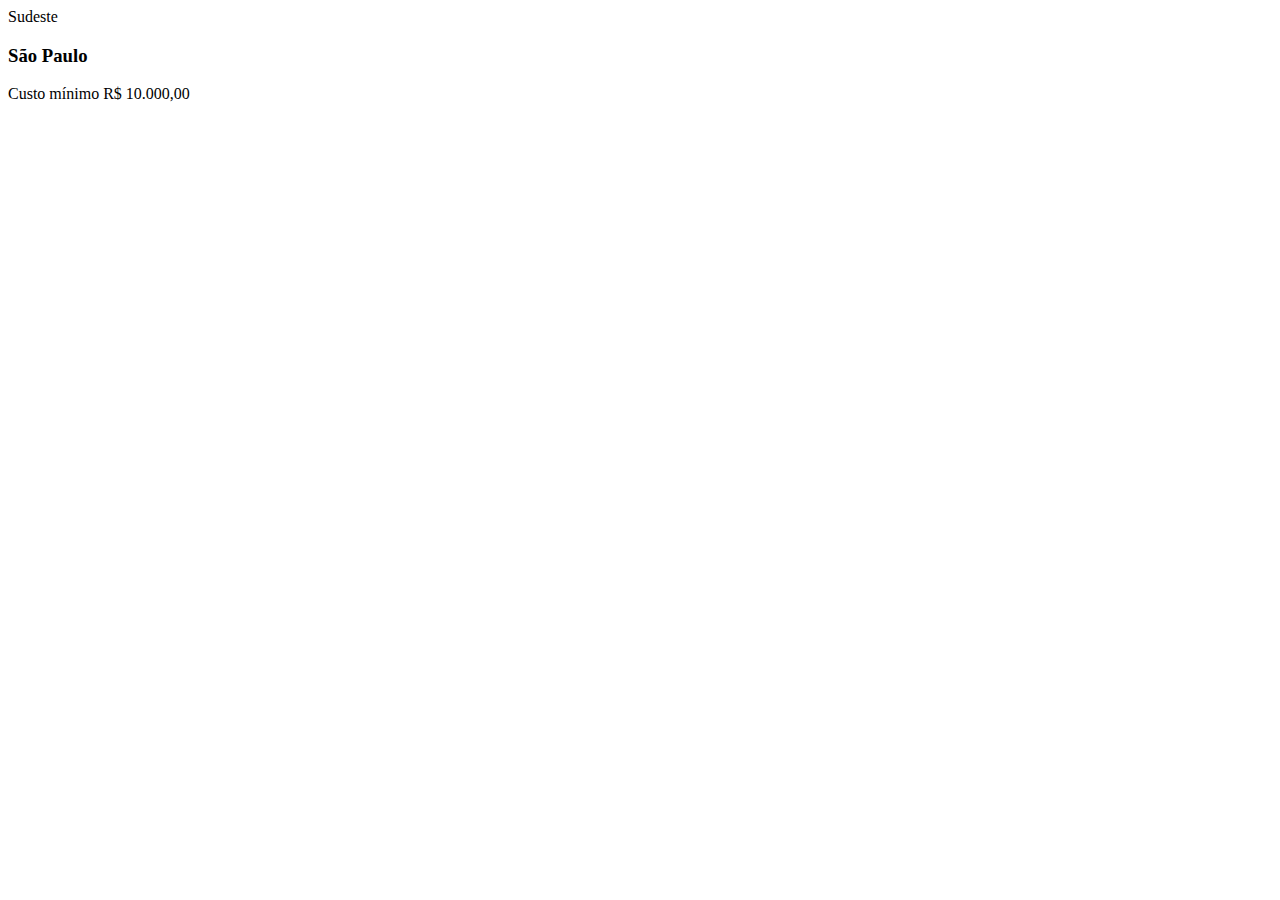
==== semestre-1/fase-2/index.html @ be472dbc "Add: estrutura inicial do repositório" ====
<!DOCTYPE html>
<html lang="en">
<head>
  <meta charset="UTF-8">
  <meta http-equiv="X-UA-Compatible" content="IE=edge">
  <meta name="viewport" content="width=div, initial-scale=1.0">
  <title>Document</title>
</head>
<body>
  <div class="card">
    <!-- Aqui vai um background-image -->
    <div class="destinyInfo">
      <div class="locale">
        <span class="region">Sudeste</span>
        <h3 class="city">São Paulo</h3>
      </div>

      <div class="priceContainer">
        <span class="label">Custo mínimo</span>
        <span class="price">R$ 10.000,00</span>
      </div>
    </div>
  </div>
</body>
</html>
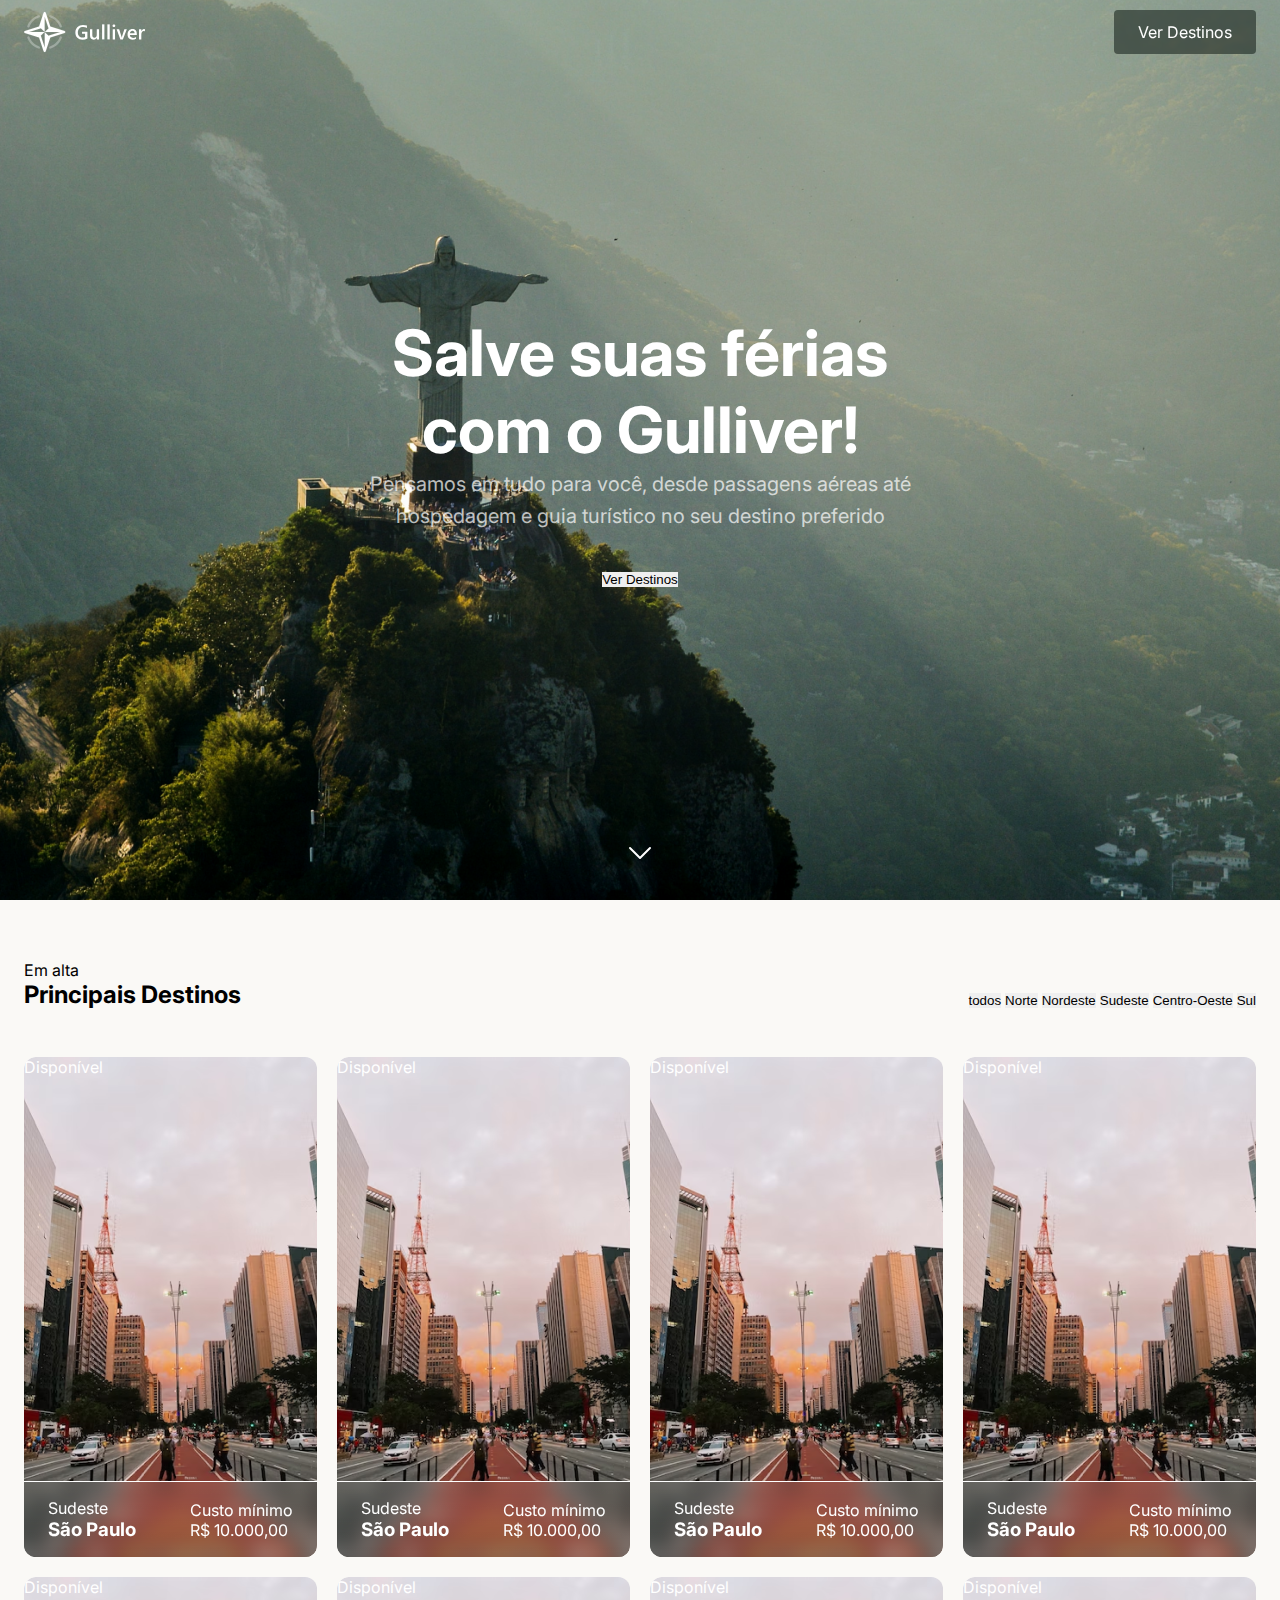
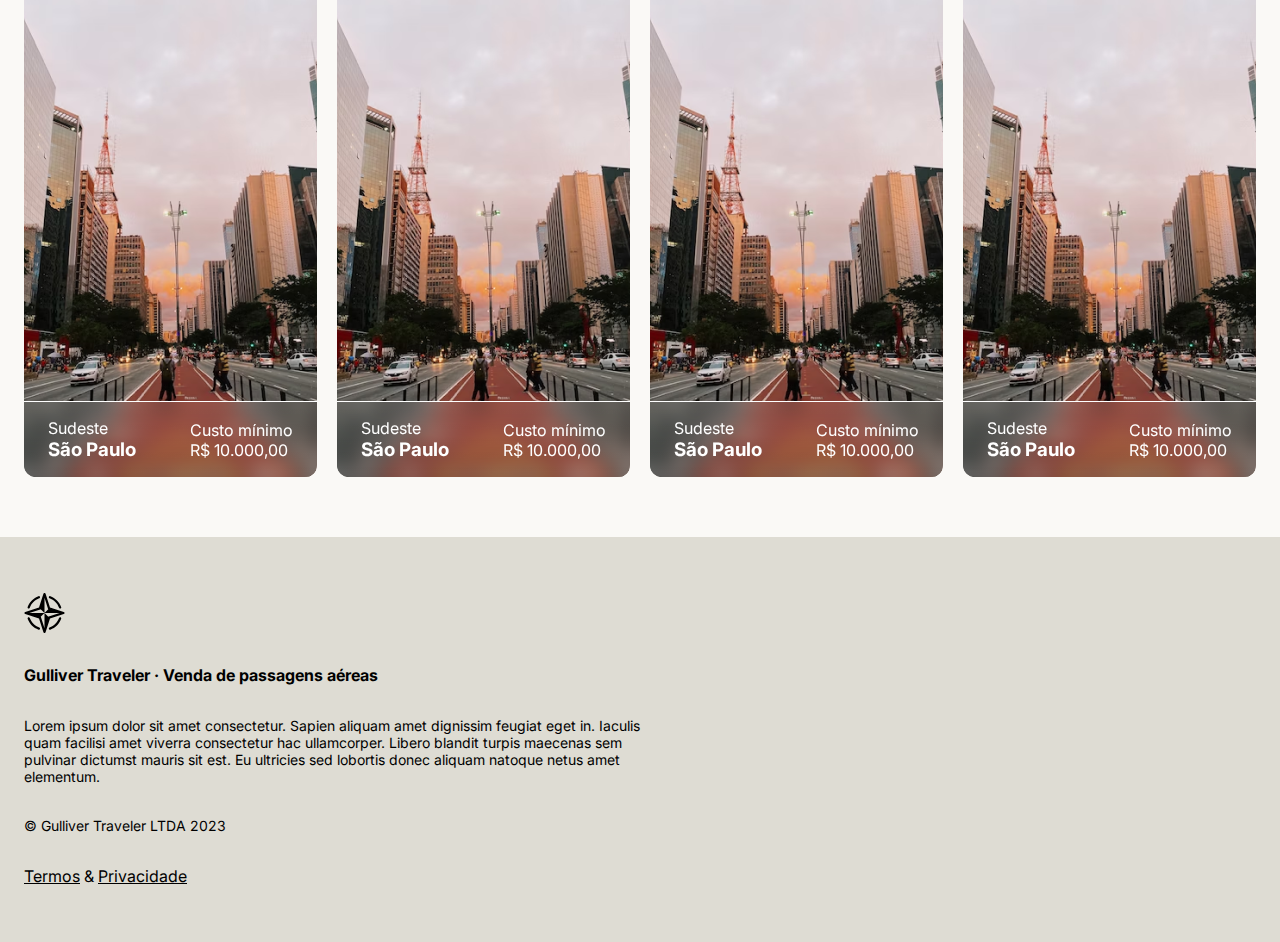
==== commit 6a3d1eae: "Add: resultado prévio da mesclagem de códigos dos colegas" ====
--- a/semestre-1/fase-2/index.html
+++ b/semestre-1/fase-2/index.html
@@ -1,25 +1,172 @@
 <!DOCTYPE html>
-<html lang="en">
-<head>
-  <meta charset="UTF-8">
-  <meta http-equiv="X-UA-Compatible" content="IE=edge">
-  <meta name="viewport" content="width=div, initial-scale=1.0">
-  <title>Document</title>
-</head>
-<body>
-  <div class="card">
-    <!-- Aqui vai um background-image -->
-    <div class="destinyInfo">
-      <div class="locale">
-        <span class="region">Sudeste</span>
-        <h3 class="city">São Paulo</h3>
+<html lang="pt-br">
+  <head>
+    <link rel="preconnect" href="https://fonts.googleapis.com" />
+    <link rel="preconnect" href="https://fonts.gstatic.com" crossorigin />
+
+    <meta charset="UTF-8" />
+    <meta http-equiv="X-UA-Compatible" content="IE=edge" />
+    <meta name="viewport" content="width=div, initial-scale=1.0" />
+    <title>Gulliver Traveller</title>
+
+    <link
+      href="https://fonts.googleapis.com/css2?family=Bebas+Neue&family=Inter:wght@100;200;300;400;500;600;700;800;900&display=swap"
+      rel="stylesheet"
+    />
+
+    <link rel="stylesheet" href="./styles/styles.css" />
+    <link rel="stylesheet" href="./styles/heroHome.css" />
+    <link rel="stylesheet" href="./styles/mainDestination.css" />
+    <link rel="stylesheet" href="./styles/footer.css" />
+  </head>
+
+  <body>
+    <section id="Hero">
+      <header class="header">
+        <div class="container">
+          <svg
+            width="177"
+            height="60"
+            viewBox="0 0 177 60"
+            fill="none"
+            xmlns="http://www.w3.org/2000/svg"
+          >
+            <path
+              d="M26.288 24.5388L26.2989 24.5717L26.332 24.582L40.5354 28.9905C40.7573 29.0595 40.9505 29.1946 41.0873 29.3761C41.2241 29.5576 41.2976 29.776 41.2976 30C41.2976 30.2241 41.224 30.4425 41.0872 30.6239C40.9504 30.8054 40.7572 30.9405 40.5352 31.0095L26.332 35.418L26.2989 35.4283L26.288 35.4612L21.729 49.1957C21.6581 49.4091 21.5188 49.5957 21.3308 49.7283C21.1427 49.8609 20.9157 49.9325 20.6825 49.9325C20.4492 49.9325 20.2222 49.8609 20.0342 49.7283C19.8461 49.5957 19.7069 49.4091 19.636 49.1957L15.077 35.4612L15.0661 35.4283L15.033 35.418L0.829755 31.0095C0.607815 30.9405 0.414638 30.8054 0.277796 30.6239C0.140982 30.4425 0.0674579 30.224 0.0674579 30C0.0674579 29.776 0.140982 29.5575 0.277796 29.3761C0.414638 29.1946 0.607815 29.0595 0.829746 28.9905L15.033 24.582L15.0661 24.5717L15.077 24.5388L19.636 10.8043C19.7069 10.5908 19.8461 10.4043 20.0342 10.2717C20.2222 10.1391 20.4492 10.0675 20.6825 10.0675C20.9157 10.0675 21.1427 10.1391 21.3308 10.2717C21.5188 10.4043 21.6581 10.5908 21.729 10.8043L26.288 24.5388ZM36.3826 29.9325H20.8493L24.647 26.2602L24.6971 26.2117L24.647 26.1632C24.5235 26.0439 24.4314 25.898 24.3782 25.7377L24.3142 25.7589L24.3782 25.7377L20.7465 14.7967L20.615 14.8179V29.8409L16.8119 26.1632L16.7651 26.1179L16.7182 26.1632C16.5947 26.2825 16.4434 26.3719 16.2767 26.4237C16.2767 26.4237 16.2767 26.4237 16.2767 26.4237L4.96233 29.9356L4.98233 30.0675H20.5157L16.718 33.7398L16.6678 33.7883L16.718 33.8368C16.8415 33.9561 16.9335 34.102 16.9867 34.2623L20.6185 45.2033L20.7499 45.1821V30.1591L24.5532 33.8368L24.6001 33.8822L24.647 33.8368C24.7704 33.7175 24.9217 33.6281 25.0883 33.5763L36.4026 30.0644L36.3826 29.9325Z"
+              fill="white"
+              stroke="white"
+              stroke-width="0.134916"
+            />
+            <path
+              opacity="0.3"
+              d="M4.00268 25.4078L4.0028 25.4078C4.11987 25.4478 4.24315 25.4682 4.36738 25.4683L4.00268 25.4078ZM4.00268 25.4078C3.86633 25.3615 3.74088 25.2898 3.63346 25.1967C3.52603 25.1037 3.43875 24.9913 3.37648 24.8659C3.31422 24.7405 3.27815 24.6045 3.27028 24.4658C3.2624 24.3271 3.28285 24.1882 3.33052 24.0571L3.33052 24.0571C5.15319 19.0373 9.34141 14.9867 14.5342 13.2233L14.5342 13.2233C14.6706 13.1769 14.8151 13.157 14.9595 13.1646C15.1039 13.1723 15.2452 13.2073 15.3755 13.2678C15.5057 13.3283 15.6222 13.4129 15.7183 13.5167C15.8144 13.6205 15.8883 13.7415 15.9359 13.8728L15.9359 13.8728C15.9836 14.004 16.0041 14.1429 15.9962 14.2816C15.9883 14.4203 15.9522 14.5562 15.89 14.6816C15.8277 14.8071 15.7404 14.9195 15.633 15.0126C15.5256 15.1056 15.4001 15.1774 15.2638 15.2237L15.2638 15.2237C10.6951 16.7751 7.00925 20.3389 5.40444 24.7581L5.40444 24.7582M4.00268 25.4078L5.40444 24.7582M5.40444 24.7582C5.32933 24.9651 5.18945 25.1449 5.00371 25.2722C4.81795 25.3996 4.59561 25.4682 4.36742 25.4683L5.40444 24.7582ZM37.1953 25.4078L37.1952 25.4078C37.0746 25.4489 36.9515 25.4683 36.8306 25.4683C36.6024 25.4682 36.38 25.3996 36.1943 25.2722C36.0085 25.1448 35.8686 24.9651 35.7935 24.7582L35.7301 24.7812L35.7935 24.7581C34.1887 20.3389 30.5028 16.7751 25.9342 15.2237L25.9125 15.2875L25.9342 15.2237C25.7978 15.1774 25.6724 15.1056 25.565 15.0126C25.4575 14.9195 25.3703 14.8071 25.308 14.6816C25.2458 14.5562 25.2097 14.4203 25.2019 14.2816C25.194 14.1429 25.2145 14.004 25.2622 13.8728L25.2622 13.8728C25.3098 13.7416 25.3837 13.6206 25.4799 13.5168C25.576 13.4129 25.6925 13.3283 25.8227 13.2679C25.9529 13.2074 26.0943 13.1723 26.2387 13.1647C26.3831 13.157 26.5276 13.1769 26.6639 13.2233L26.6639 13.2233C31.8567 14.9866 36.0448 19.0373 37.8676 24.0571L37.931 24.034L37.8676 24.0571C37.9152 24.1882 37.9357 24.3271 37.9278 24.4658C37.9199 24.6045 37.8838 24.7405 37.8215 24.8659C37.7592 24.9913 37.6719 25.1037 37.5645 25.1967C37.4571 25.2898 37.3316 25.3615 37.1953 25.4078ZM26.6641 46.6154L26.6641 46.6154C26.5433 46.6565 26.4202 46.6759 26.2992 46.6759C26.0711 46.6758 25.8487 46.6072 25.663 46.4799C25.4772 46.3525 25.3373 46.1729 25.2622 45.9659C25.2145 45.8348 25.194 45.6958 25.2019 45.5571C25.2098 45.4184 25.2459 45.2825 25.3081 45.1571C25.3704 45.0317 25.4577 44.9192 25.5651 44.8261C25.6725 44.7331 25.798 44.6613 25.9343 44.6151C30.503 43.0636 34.1889 39.4998 35.7937 35.0806C35.8899 34.8157 36.0912 34.5979 36.3542 34.4758C36.6172 34.3536 36.9198 34.3375 37.1953 34.4309C37.3316 34.4772 37.4571 34.549 37.5645 34.642C37.672 34.735 37.7593 34.8474 37.8215 34.9728C37.8838 35.0982 37.9199 35.2341 37.9279 35.3729C37.9358 35.5116 37.9154 35.6505 37.8677 35.7817C36.0451 40.8014 31.8569 44.852 26.6641 46.6154ZM4.00284 34.4309L4.00286 34.4309C4.1392 34.3846 4.28371 34.3647 4.42809 34.3724C4.57247 34.3801 4.7138 34.4152 4.844 34.4757C4.9742 34.5362 5.09066 34.6208 5.18678 34.7246C5.28291 34.8284 5.35683 34.9494 5.40444 35.0806L5.46785 35.0575L5.40444 35.0806C7.00925 39.4998 10.6951 43.0636 15.2638 44.6151L15.2638 44.6151C15.509 44.6983 15.7154 44.8625 15.8467 45.0782C15.978 45.2938 16.026 45.547 15.9826 45.7933C15.9392 46.0395 15.807 46.2635 15.6088 46.4252C15.4106 46.587 15.1592 46.676 14.8991 46.6759C14.7748 46.6759 14.6514 46.6554 14.5343 46.6154L14.5342 46.6154C9.34141 44.852 5.15335 40.8014 3.33052 35.7817L3.26713 35.8047L3.33052 35.7817C3.28288 35.6505 3.26245 35.5116 3.27035 35.3729C3.27824 35.2342 3.31432 35.0982 3.3766 34.9728C3.43888 34.8475 3.52618 34.735 3.63361 34.642C3.74104 34.549 3.86649 34.4772 4.00284 34.4309Z"
+              fill="white"
+              stroke="white"
+              stroke-width="0.134916"
+            />
+            <path
+              d="M63.3915 36.4352C61.9085 37.2429 60.2567 37.6467 58.436 37.6467C56.3307 37.6467 54.6259 36.9913 53.3216 35.6804C52.0174 34.3696 51.3652 32.635 51.3652 30.4767C51.3652 28.272 52.0769 26.4646 53.5004 25.0544C54.9304 23.6376 56.7444 22.9292 58.9425 22.9292C60.5248 22.9292 61.8555 23.1609 62.9347 23.6244V26.0574C61.8423 25.3292 60.5413 24.9651 59.0319 24.9651C57.5157 24.9651 56.2711 25.4649 55.2979 26.4646C54.3312 27.4643 53.8479 28.7586 53.8479 30.3476C53.8479 31.9829 54.265 33.2706 55.0992 34.2107C55.9334 35.1442 57.0655 35.6109 58.4956 35.6109C59.4754 35.6109 60.3229 35.4222 61.0379 35.0449V31.6584H58.0388V29.6723H63.3915V36.4352Z"
+              fill="white"
+            />
+            <path
+              d="M75.0702 37.4084H72.7662V35.7996H72.7265C72.0578 37.031 71.0184 37.6467 69.6082 37.6467C67.2049 37.6467 66.0033 36.2035 66.0033 33.3169V27.2392H68.3073V33.0786C68.3073 34.9058 69.0124 35.8195 70.4225 35.8195C71.1045 35.8195 71.6639 35.5679 72.1008 35.0647C72.5444 34.5616 72.7662 33.9028 72.7662 33.0885V27.2392H75.0702V37.4084Z"
+              fill="white"
+            />
+            <path
+              d="M80.3931 37.4084H78.0792V22.3532H80.3931V37.4084Z"
+              fill="white"
+            />
+            <path
+              d="M85.716 37.4084H83.4022V22.3532H85.716V37.4084Z"
+              fill="white"
+            />
+            <path
+              d="M89.887 25.1041C89.5096 25.1041 89.1852 24.9816 88.9138 24.7366C88.649 24.4917 88.5165 24.1805 88.5165 23.8031C88.5165 23.4258 88.649 23.1113 88.9138 22.8597C89.1852 22.6081 89.5096 22.4823 89.887 22.4823C90.2776 22.4823 90.6086 22.6081 90.8801 22.8597C91.1515 23.1113 91.2873 23.4258 91.2873 23.8031C91.2873 24.1607 91.1515 24.4685 90.8801 24.7267C90.6086 24.9783 90.2776 25.1041 89.887 25.1041ZM91.029 37.4084H88.7251V27.2392H91.029V37.4084Z"
+              fill="white"
+            />
+            <path
+              d="M102.807 27.2392L98.8744 37.4084H96.3818L92.6378 27.2392H95.1404L97.3947 34.3497C97.5669 34.8727 97.6728 35.3296 97.7125 35.7202H97.7423C97.8019 35.2302 97.8946 34.7867 98.0204 34.3894L100.384 27.2392H102.807Z"
+              fill="white"
+            />
+            <path
+              d="M112.827 32.9495H105.896C105.922 33.8896 106.21 34.6145 106.76 35.1243C107.316 35.6341 108.077 35.889 109.044 35.889C110.129 35.889 111.126 35.5646 112.033 34.9158V36.7728C111.106 37.3554 109.881 37.6467 108.358 37.6467C106.862 37.6467 105.687 37.1866 104.833 36.2664C103.986 35.3395 103.562 34.0385 103.562 32.3635C103.562 30.7812 104.029 29.4935 104.962 28.5004C105.902 27.5007 107.067 27.0009 108.458 27.0009C109.848 27.0009 110.924 27.4478 111.685 28.3415C112.447 29.2353 112.827 30.4767 112.827 32.0656V32.9495ZM110.603 31.3208C110.596 30.4932 110.401 29.851 110.017 29.3942C109.633 28.9308 109.103 28.6991 108.428 28.6991C107.766 28.6991 107.203 28.9407 106.74 29.424C106.283 29.9073 106.001 30.5396 105.896 31.3208H110.603Z"
+              fill="white"
+            />
+            <path
+              d="M120.921 29.4339C120.643 29.2155 120.242 29.1062 119.719 29.1062C119.037 29.1062 118.468 29.4141 118.011 30.0298C117.554 30.6455 117.326 31.483 117.326 32.5423V37.4084H115.022V27.2392H117.326V29.3346H117.366C117.591 28.6196 117.935 28.0635 118.398 27.6662C118.869 27.2624 119.392 27.0605 119.968 27.0605C120.385 27.0605 120.702 27.1234 120.921 27.2491V29.4339Z"
+              fill="white"
+            />
+          </svg>
+          <a class="headerButton">Ver Destinos</a>
+        </div>
+      </header>
+      <div class="mainContent">
+        <div class="contaiener">
+          <h1>Salve suas férias com o Gulliver!</h1>
+          <span class="subtitle">
+            Pensamos em tudo para você, desde passagens aéreas até hospedagem e
+            guia turístico no seu destino preferido</span
+          >
+        </div>
+        <button>Ver Destinos</button>
       </div>
+      <div class="scrollto">
+        <svg
+          width="32"
 
-      <div class="priceContainer">
-        <span class="label">Custo mínimo</span>
-        <span class="price">R$ 10.000,00</span>
+          height="32"
+          viewBox="0 0 32 32"
+          fill="none"
+          xmlns="http://www.w3.org/2000/svg"
+        >
+          <path
+            d="M26 12L16 22L6 12"
+            stroke="white"
+            stroke-width="2"
+            stroke-linecap="round"
+            stroke-linejoin="round"
+          />
+        </svg>
       </div>
-    </div>
-  </div>
-</body>
-</html>+    </section>
+
+    <section id="MainDestinations" class="mainDestinations container">
+      <header class="mainDestinationsHeader">
+        <div class="textContainer">
+          <span class="mainDestinations"> Em alta </span>
+          <h2 class="">Principais Destinos</h2>
+        </div>
+
+        <div class="filters">
+          <button class="selected">todos</button>
+          <button class="default">Norte</button>
+          <button class="default">Nordeste</button>
+          <button class="default">Sudeste</button>
+          <button class="default">Centro-Oeste</button>
+          <button class="default">Sul</button>
+        </div>
+      </header>
+
+      <ul id="MainDestinationsList" class="mainDestinationsList">
+        <!-- Aqui será renderizada uma lista de cidades -->
+      </ul>
+    </section>
+
+    <footer>
+      <div class="container">
+        <div class="footer-content">
+          <svg
+            width="41"
+            height="40"
+            viewBox="0 0 41 40"
+            fill="none"
+            xmlns="http://www.w3.org/2000/svg"
+          >
+            <path
+              d="M39.7171 18.9261L25.9824 14.5176L21.5739 0.783028C21.5009 0.555619 21.3575 0.357266 21.1645 0.216545C20.9715 0.075823 20.7388 0 20.5 0C20.2612 0 20.0285 0.075823 19.8355 0.216545C19.6425 0.357266 19.4991 0.555619 19.4261 0.783028L15.0176 14.5176L1.28303 18.9261C1.05562 18.9991 0.857266 19.1425 0.716545 19.3355C0.575823 19.5285 0.5 19.7612 0.5 20C0.5 20.2388 0.575823 20.4715 0.716545 20.6645C0.857266 20.8575 1.05562 21.0009 1.28303 21.0739L15.0176 25.4824L19.4261 39.217C19.4991 39.4444 19.6425 39.6427 19.8355 39.7835C20.0285 39.9242 20.2612 40 20.5 40C20.7388 40 20.9715 39.9242 21.1645 39.7835C21.3575 39.6427 21.5009 39.4444 21.5739 39.217L25.9824 25.4824L39.717 21.0739C39.9444 21.0009 40.1427 20.8575 40.2835 20.6646C40.4242 20.4716 40.5001 20.2389 40.5001 20.0001C40.5001 19.7612 40.4243 19.5285 40.2836 19.3355C40.1429 19.1425 39.9445 18.9992 39.7171 18.9261ZM24.7411 23.5119C24.5703 23.5668 24.4151 23.6615 24.2883 23.7883L20.5 20V35.1821L16.9881 24.2411C16.9333 24.0703 16.8385 23.9151 16.7117 23.7883L20.5 20H5.31792L16.2589 16.4881C16.4297 16.4332 16.5849 16.3385 16.7118 16.2117L20.5 20V4.81792L24.0119 15.7589C24.0667 15.9297 24.1615 16.0849 24.2883 16.2117L20.5 20H35.6821L24.7411 23.5119Z"
+              fill="black"
+            />
+            <path
+              d="M25.5576 5.28768C29.9573 6.83272 33.5063 10.3819 35.0512 14.7813C35.1286 15.0018 35.2726 15.1928 35.4632 15.328C35.6538 15.4632 35.8817 15.5358 36.1154 15.5359C36.2393 15.5359 36.3655 15.5153 36.489 15.4718C36.6288 15.4228 36.7575 15.3467 36.8678 15.2479C36.9781 15.1491 37.0679 15.0295 37.132 14.896C37.1962 14.7625 37.2334 14.6177 37.2415 14.4698C37.2496 14.3219 37.2286 14.1739 37.1795 14.0342C35.4099 8.99459 31.3448 4.9292 26.3052 3.15956C26.1655 3.11044 26.0174 3.08933 25.8695 3.09744C25.7216 3.10555 25.5768 3.14272 25.4433 3.20683C25.3097 3.27094 25.1902 3.36073 25.0914 3.47107C24.9926 3.58141 24.9165 3.71013 24.8674 3.84989C24.8183 3.98962 24.7972 4.13765 24.8053 4.28553C24.8134 4.43342 24.8505 4.57826 24.9146 4.71178C24.9787 4.8453 25.0685 4.96488 25.1788 5.0637C25.2891 5.16251 25.4178 5.23862 25.5576 5.28768ZM4.3498 15.4718C4.46982 15.5142 4.59617 15.5358 4.72345 15.5359C4.95713 15.5358 5.18503 15.4632 5.37565 15.328C5.56628 15.1928 5.71021 15.0018 5.78759 14.7813C7.33248 10.3819 10.8815 6.83272 15.2812 5.28768C15.421 5.23862 15.5497 5.16251 15.66 5.0637C15.7703 4.96489 15.8601 4.84531 15.9242 4.71179C15.9883 4.57828 16.0255 4.43344 16.0336 4.28555C16.0417 4.13766 16.0207 3.98963 15.9716 3.84989C15.9225 3.71012 15.8464 3.58138 15.7476 3.47103C15.6488 3.36068 15.5293 3.27088 15.3957 3.20677C15.2622 3.14266 15.1173 3.10549 14.9694 3.09739C14.8215 3.08929 14.6735 3.11042 14.5338 3.15956C9.49418 4.92935 5.42895 8.99459 3.65947 14.0342C3.61037 14.1739 3.58928 14.3219 3.5974 14.4698C3.60552 14.6177 3.6427 14.7625 3.70681 14.896C3.77091 15.0295 3.86069 15.1491 3.97102 15.2479C4.08135 15.3467 4.21006 15.4228 4.3498 15.4718ZM36.489 24.3672C36.2068 24.2682 35.8968 24.2853 35.6272 24.4148C35.3576 24.5443 35.1505 24.7755 35.0514 25.0577C33.5065 29.4571 29.9575 33.0063 25.5577 34.5513C25.418 34.6004 25.2893 34.6765 25.179 34.7753C25.0686 34.8741 24.9788 34.9937 24.9147 35.1272C24.8506 35.2607 24.8135 35.4056 24.8053 35.5534C24.7972 35.7013 24.8183 35.8494 24.8674 35.9891C24.9448 36.2096 25.0888 36.4005 25.2794 36.5357C25.47 36.6708 25.6979 36.7434 25.9315 36.7435C26.0555 36.7435 26.1817 36.7229 26.3054 36.6794C31.3449 34.9096 35.4102 30.8444 37.1797 25.8048C37.2287 25.6651 37.2497 25.517 37.2416 25.3692C37.2334 25.2213 37.1962 25.0765 37.1321 24.943C37.068 24.8095 36.9781 24.6899 36.8678 24.5911C36.7575 24.4923 36.6288 24.4162 36.489 24.3672ZM15.2812 34.5513C10.8815 33.0063 7.33248 29.4571 5.78759 25.0577C5.73854 24.9179 5.66245 24.7892 5.56366 24.6789C5.46486 24.5686 5.3453 24.4788 5.2118 24.4146C5.0783 24.3505 4.93348 24.3133 4.7856 24.3052C4.63772 24.2971 4.48969 24.3181 4.34996 24.3672C4.21021 24.4162 4.0815 24.4923 3.97117 24.5911C3.86083 24.6899 3.77104 24.8095 3.70692 24.943C3.6428 25.0765 3.60561 25.2213 3.59747 25.3692C3.58933 25.5171 3.61039 25.6651 3.65947 25.8048C5.42911 30.8444 9.49418 34.9096 14.5338 36.6794C14.6538 36.7218 14.7802 36.7435 14.9076 36.7435C15.1739 36.7436 15.4316 36.6494 15.6352 36.4776C15.8387 36.3059 15.9749 36.0677 16.0197 35.8051C16.0644 35.5426 16.0148 35.2727 15.8797 35.0432C15.7445 34.8138 15.5325 34.6395 15.2812 34.5513Z"
+              fill="black"
+            />
+          </svg>
+
+          <h3>Gulliver Traveler · Venda de passagens aéreas</h3>
+          <p>
+            Lorem ipsum dolor sit amet consectetur. Sapien aliquam amet
+            dignissim feugiat eget in. Iaculis quam facilisi amet viverra
+            consectetur hac ullamcorper. Libero blandit turpis maecenas sem
+            pulvinar dictumst mauris sit est. Eu ultricies sed lobortis donec
+            aliquam natoque netus amet elementum.
+          </p>
+          <p>© Gulliver Traveler LTDA 2023</p>
+          <div class="footer-links">
+            <a href="#">Termos</a> & <a href="#">Privacidade</a>
+          </div>
+        </div>
+      </div>
+    </footer>
+    <script src="./scriptsHome.js"></script>
+  </body>
+</html>
--- a/semestre-1/fase-2/styles/styles.css
+++ b/semestre-1/fase-2/styles/styles.css
@@ -0,0 +1,35 @@
+:root {
+  --base1: #FFFFFF;
+  --base2: #FAF9F6;
+  --base3: #F2F0E9;
+  --base4: #DEDCD3;
+  --base5: #505050;
+  --base6: #2D2D2D;
+  --base7: #212121;
+  --green: #008F66;
+  --greenHover: #00B884;
+  --redHover: #E54C4C;
+  --red: #DB0618;
+}
+
+* {
+  margin: 0;
+  box-sizing: border-box;
+  padding: 0;
+  border: none;
+  text-decoration: none;
+  border-radius: 0;
+}
+
+body {
+  font-weight: 400;
+  font-family: 'Inter', sans-serif;
+  background: #FAF9F6;
+}
+
+.container {
+  margin: 0 auto;
+  padding: 0 24px;
+  width: 100%;
+  max-width: 1348px;
+}--- a/semestre-1/fase-2/styles/heroHome.css
+++ b/semestre-1/fase-2/styles/heroHome.css
@@ -0,0 +1,108 @@
+/* ====== Brackground ====== */
+
+section#Hero {
+  height: 100vh;
+  background-image: url(../assets/heroHomeBg.png);
+  background-repeat: no-repeat;
+  background-size: cover;
+
+  display: flex;
+  flex-direction: column;
+  justify-content: space-between;
+  align-items: center;
+}
+
+.scrollto {
+  height: 64px;
+}
+
+/* ====== Header ====== */
+
+header.header {
+  display: flex;
+  justify-content: center;
+  align-items: center;
+  width: 100%;
+  height: 100%;
+  max-height: 64px;
+}
+
+header.header .container {
+  display: flex;
+  justify-content: space-between;
+  align-items: center;
+}
+
+header.header .container .headerButton {
+  display: flex;
+  flex-direction: row;
+  align-items: flex-start;
+  padding: 12px 24px;
+  gap: 10px;
+  color: var(--base1);
+  cursor: pointer;
+  background: rgba(3, 14, 10, 0.5);
+  backdrop-filter: blur(2px);
+  border-radius: 4px;
+  transition: 0.3s;
+}
+
+header.header .container .headerButton:hover {
+  background: rgba(3, 14, 10, 1);
+}
+
+/* ====== Main Content ====== */
+
+div.mainContent {
+  width: 100%;
+  max-width: 600px;
+  display: flex;
+  gap: 40px;
+  padding: 24px;
+  align-items: center;
+  flex-direction: column;
+  text-align: center;
+}
+
+div.mainContent h1 {
+  font-weight: 700;
+  font-size: 64px;
+  line-height: 77px;
+  text-align: center;
+  color: var(--base1);
+}
+
+div.mainContent .subtitle {
+  font-weight: 400;
+  font-size: 20px;
+  line-height: 32px;
+  text-align: center;
+  color: #FFFFFF;
+  opacity: 0.7;
+}
+
+/* ====== Responsividade ====== */
+
+@media (max-width: 1044px) {
+  div.mainContent h1 {
+    font-weight: 700;
+    font-size: 40px;
+    line-height: 48px;
+  }
+}
+
+@media (max-width: 450px) {
+  div.mainContent {
+    max-width: 330px;
+  }
+
+  div.mainContent h1 {
+    font-weight: 700;
+    font-size: 32px;
+    line-height: 39px;
+  }
+  div.mainContent .subtitle {
+    font-size: 14px;
+    line-height: 24px;
+  }
+}--- a/semestre-1/fase-2/styles/mainDestination.css
+++ b/semestre-1/fase-2/styles/mainDestination.css
@@ -0,0 +1,58 @@
+/*====== Global =====*/
+
+#MainDestinations {
+  display: flex;
+  flex-direction: column;
+  gap: 48px;
+  margin: 60px auto;
+}
+
+/*====== Header =====*/
+
+.mainDestinationsHeader {
+  display: flex;
+  justify-content: space-between;
+  align-items: flex-end;
+  width: 100%;
+}
+
+/*====== MainDestinationsList =====*/
+
+#MainDestinationsList {
+  display: grid;
+  gap: 20px;
+  grid-template-columns: repeat(4, 1fr);
+  list-style: none;
+}
+
+.mainDestinationCard {
+  overflow: hidden;
+  border-radius: 12px;
+  color: var(--base1);
+  height: 500px;
+  display: flex;
+  flex-direction: column;
+  justify-content: space-between;
+}
+
+.cityInformationContainer {
+  padding: 16px 24px;
+
+  display: flex;
+  justify-content: space-between;
+  align-items: center;
+  
+  border-top: 1px solid #FFFFFF;
+  background: linear-gradient(180deg, rgba(0, 0, 0, 0) 0%, rgba(0, 0, 0, 0.2) 100%), rgba(255, 255, 255, 0.1);
+  backdrop-filter: blur(10px);
+}
+
+.locale {
+  display: flex;
+  flex-direction: column;
+}
+
+.cost {
+  display: flex;
+  flex-direction: column;
+}--- a/semestre-1/fase-2/styles/footer.css
+++ b/semestre-1/fase-2/styles/footer.css
@@ -0,0 +1,36 @@
+footer {
+  color: #000000;
+  ;
+  background-color: #DEDCD3;
+  ;
+}
+
+footer a {
+  color: #000000;
+}
+
+.footer-content {
+  width: 50%;
+  height: 45vh;
+  padding: 40px 0px;
+  display: flex;
+  flex-direction: column;
+  justify-content: space-around;
+}
+
+.footer-content h3 {
+  font-size: 16px;
+}
+
+.footer-content p {
+  font-size: 14px;
+}
+
+.icon {
+  width: 40px;
+  height: 40px;
+}
+
+.footer-links a{
+  text-decoration: underline;
+}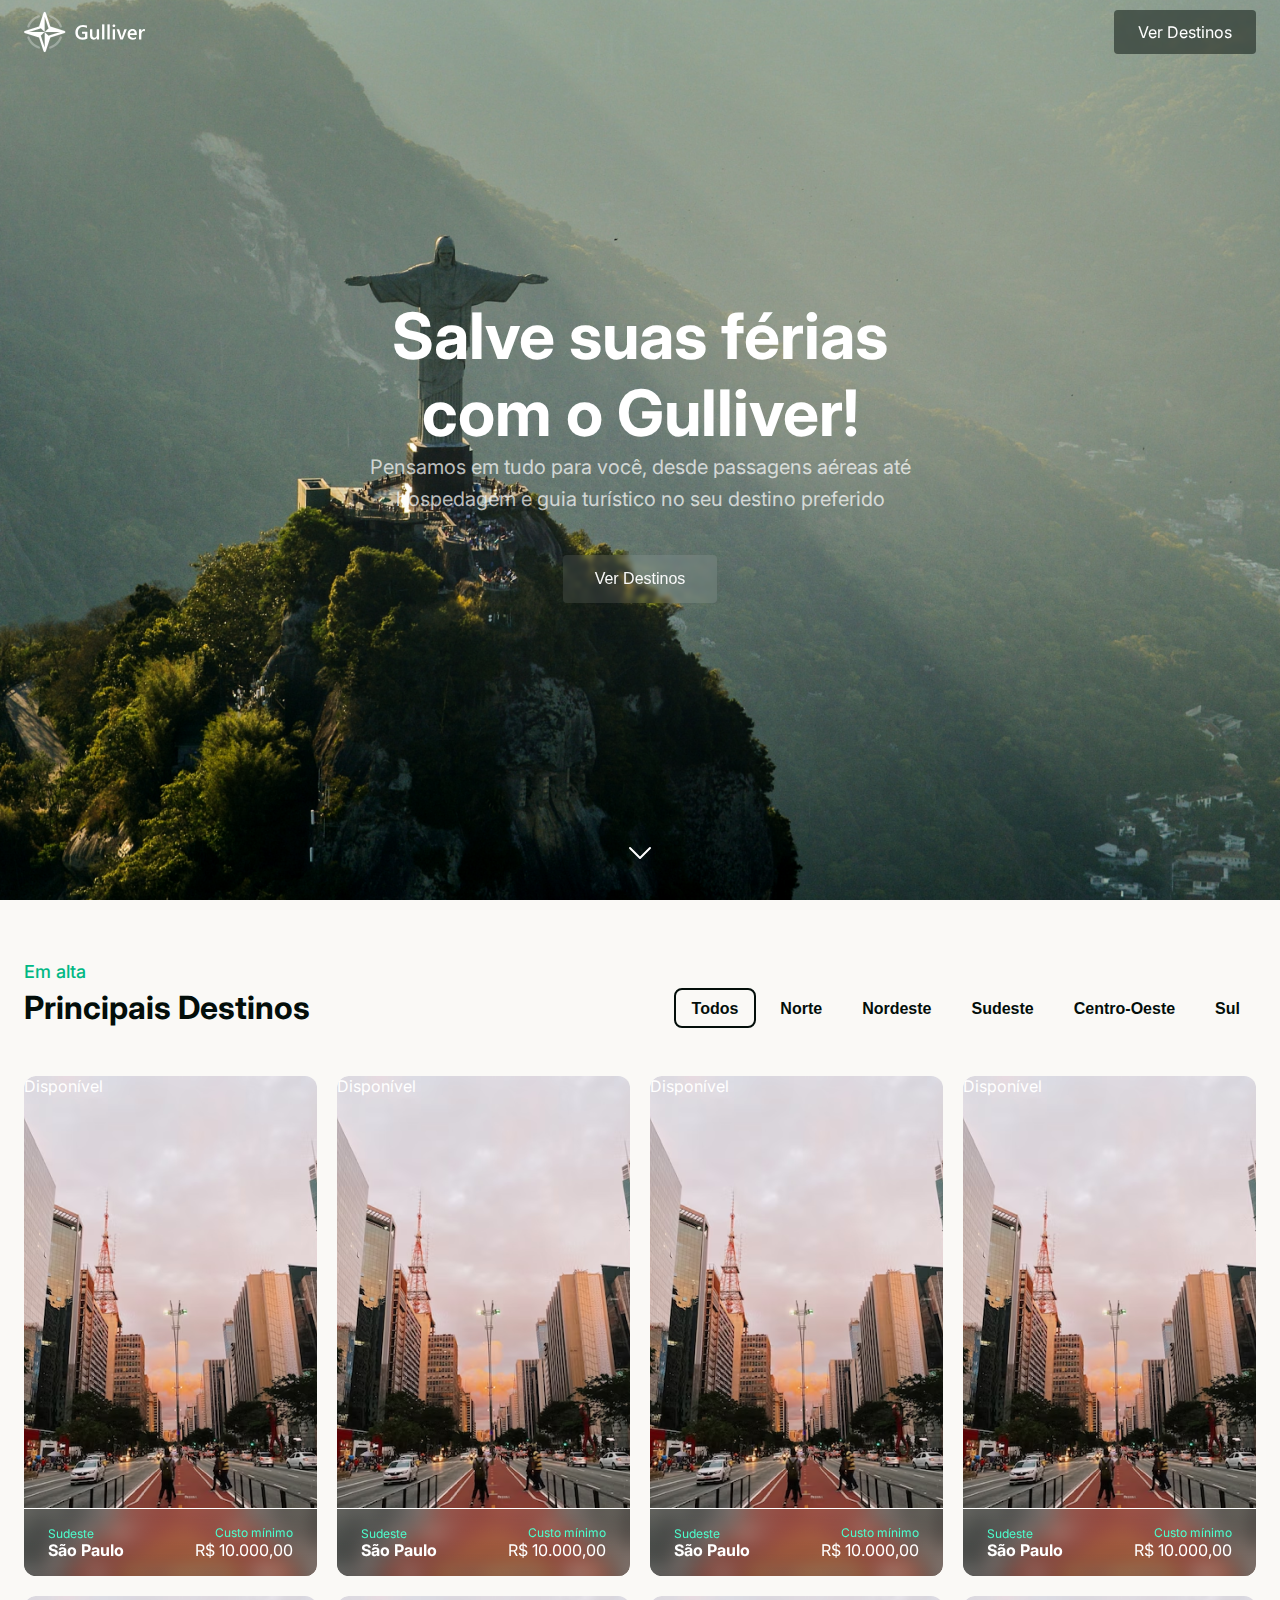
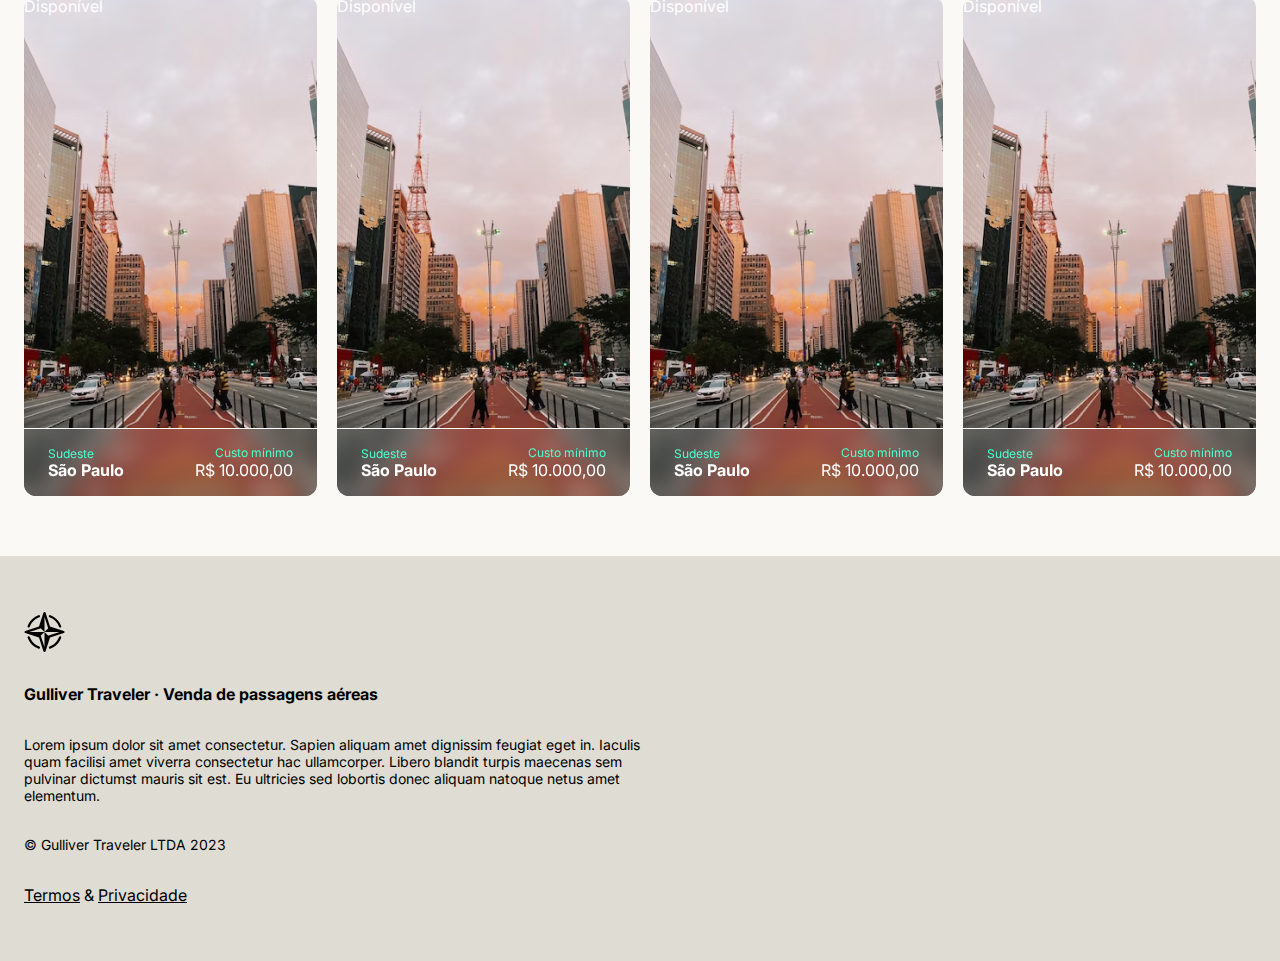
==== commit 87666a81: "Add: ajustes em cima do hero e no header do grid de cards" ====
--- a/semestre-1/fase-2/index.html
+++ b/semestre-1/fase-2/index.html
@@ -15,13 +15,13 @@
     />
 
     <link rel="stylesheet" href="./styles/styles.css" />
-    <link rel="stylesheet" href="./styles/heroHome.css" />
-    <link rel="stylesheet" href="./styles/mainDestination.css" />
+    <link rel="stylesheet" href="./styles/hero.css" />
+    <link rel="stylesheet" href="./styles/gridCards.css" />
     <link rel="stylesheet" href="./styles/footer.css" />
   </head>
 
   <body>
-    <section id="Hero">
+    <section id="Hero" style="background-image: url(./assets/heroHomeBg.png);">
       <header class="header">
         <div class="container">
           <svg
@@ -88,7 +88,7 @@
             guia turístico no seu destino preferido</span
           >
         </div>
-        <button>Ver Destinos</button>
+        <button class="buttonHero">Ver Destinos</button>
       </div>
       <div class="scrollto">
         <svg
@@ -110,15 +110,15 @@
       </div>
     </section>
 
-    <section id="MainDestinations" class="mainDestinations container">
-      <header class="mainDestinationsHeader">
+    <section id="MainDestinations" class="cardsContainer container">
+      <header class="cardsContainerheader">
         <div class="textContainer">
-          <span class="mainDestinations"> Em alta </span>
-          <h2 class="">Principais Destinos</h2>
+          <span class="topic"> Em alta </span>
+          <h2 class="cardsContainerTitle">Principais Destinos</h2>
         </div>
 
         <div class="filters">
-          <button class="selected">todos</button>
+          <button class="selected">Todos</button>
           <button class="default">Norte</button>
           <button class="default">Nordeste</button>
           <button class="default">Sudeste</button>
@@ -127,7 +127,7 @@
         </div>
       </header>
 
-      <ul id="MainDestinationsList" class="mainDestinationsList">
+      <ul id="MainDestinationsList" class="cardsList">
         <!-- Aqui será renderizada uma lista de cidades -->
       </ul>
     </section>
@@ -167,6 +167,6 @@
         </div>
       </div>
     </footer>
-    <script src="./scriptsHome.js"></script>
+    <script src="./scripts/scriptsHome.js"></script>
   </body>
 </html>
--- a/semestre-1/fase-2/styles/styles.css
+++ b/semestre-1/fase-2/styles/styles.css
@@ -19,6 +19,7 @@
   border: none;
   text-decoration: none;
   border-radius: 0;
+  background: transparent;
 }
 
 body {
--- a/semestre-1/fase-2/styles/hero.css
+++ b/semestre-1/fase-2/styles/hero.css
@@ -0,0 +1,131 @@
+/* ====== Brackground ====== */
+
+section#Hero {
+  height: 100vh;
+  background-repeat: no-repeat;
+  background-size: cover;
+
+  display: flex;
+  flex-direction: column;
+  justify-content: space-between;
+  align-items: center;
+}
+
+.scrollto {
+  height: 64px;
+}
+
+/* ====== Header ====== */
+
+header.header {
+  display: flex;
+  justify-content: center;
+  align-items: center;
+  width: 100%;
+  height: 100%;
+  max-height: 64px;
+}
+
+header.header .container {
+  display: flex;
+  justify-content: space-between;
+  align-items: center;
+}
+
+header.header .container .headerButton {
+  display: flex;
+  flex-direction: row;
+  align-items: flex-start;
+  padding: 12px 24px;
+  gap: 10px;
+  color: var(--base1);
+  cursor: pointer;
+  background: rgba(3, 14, 10, 0.5);
+  backdrop-filter: blur(2px);
+  border-radius: 4px;
+  transition: 0.3s;
+}
+
+header.header .container .headerButton:hover {
+  background: rgba(3, 14, 10, 1);
+}
+
+/* ====== Main Content ====== */
+
+div.mainContent {
+  width: 100%;
+  max-width: 600px;
+  display: flex;
+  gap: 40px;
+  padding: 24px;
+  align-items: center;
+  flex-direction: column;
+  text-align: center;
+}
+
+div.mainContent h1 {
+  font-weight: 700;
+  font-size: 64px;
+  line-height: 77px;
+  text-align: center;
+  color: var(--base1);
+}
+
+div.mainContent .subtitle {
+  font-weight: 400;
+  font-size: 20px;
+  line-height: 32px;
+  text-align: center;
+  color: #FFFFFF;
+  opacity: 0.7;
+}
+
+.buttonHero {
+  font-weight: 500;
+  font-size: 16px;
+  line-height: 19px;
+  color: #F9F9F9;
+
+  display: flex;
+  justify-content: center;
+  padding: 14px 32px 15px;
+
+  background: rgba(255, 255, 255, 0.1);
+  backdrop-filter: blur(2px);
+
+  border-radius: 4px;
+  transition: 0.3s;
+
+}
+
+.buttonHero:hover {
+  color: var(--base7);
+  background: rgba(255, 255, 255, 1);
+}
+
+/* ====== Responsividade ====== */
+
+@media (max-width: 1044px) {
+  div.mainContent h1 {
+    font-weight: 700;
+    font-size: 40px;
+    line-height: 48px;
+  }
+}
+
+@media (max-width: 450px) {
+  div.mainContent {
+    max-width: 330px;
+  }
+
+  div.mainContent h1 {
+    font-weight: 700;
+    font-size: 32px;
+    line-height: 39px;
+  }
+
+  div.mainContent .subtitle {
+    font-size: 14px;
+    line-height: 24px;
+  }
+}--- a/semestre-1/fase-2/styles/gridCards.css
+++ b/semestre-1/fase-2/styles/gridCards.css
@@ -0,0 +1,125 @@
+/*====== Global =====*/
+
+.cardsContainer {
+  display: flex;
+  flex-direction: column;
+  gap: 48px;
+  margin: 60px auto;
+}
+
+/*====== Header =====*/
+
+.cardsContainerheader {
+  display: flex;
+  justify-content: space-between;
+  align-items: flex-end;
+  width: 100%;
+}
+
+.textContainer {
+  display: flex;
+  flex-direction: column;
+  gap: 4px;
+}
+
+.topic {
+  font-weight: 500;
+  font-size: 18px;
+  line-height: 24px;
+  color: #00B884;
+}
+
+.cardsContainerTitle {
+  font-weight: 700;
+  font-size: 32px;
+  line-height: 40px;
+  color: #030E0A;
+}
+
+.filters {
+  display: flex;
+  align-items: center;
+  gap: 8px;
+  justify-content: flex-end;
+}
+
+.filters .default,
+.filters .selected {
+  height: 40px;
+  display: flex;
+  justify-content: center;
+  align-items: center;
+  padding: 0 16px;
+  gap: 87px;
+
+  font-weight: 700;
+  font-size: 16px;
+  line-height: 19px;
+  text-align: center;
+  color: #030E0A;
+
+  border-radius: 8px;
+}
+
+.filters .selected {
+  border: 2px solid #030E0A;
+}
+
+
+/*====== MainDestinationsList =====*/
+
+.cardsList {
+  display: grid;
+  gap: 20px;
+  grid-template-columns: repeat(4, 1fr);
+  list-style: none;
+}
+
+.card {
+  overflow: hidden;
+  border-radius: 12px;
+  color: var(--base1);
+  height: 500px;
+  display: flex;
+  flex-direction: column;
+  justify-content: space-between;
+}
+
+.informationContainer {
+  padding: 16px 24px;
+
+  display: flex;
+  justify-content: space-between;
+  align-items: center;
+
+  border-top: 1px solid #FFFFFF;
+  background: linear-gradient(180deg, rgba(0, 0, 0, 0) 0%, rgba(0, 0, 0, 0.2) 100%), rgba(255, 255, 255, 0.1);
+  backdrop-filter: blur(10px);
+}
+
+.leftCollum,
+.rightCollum {
+  display: flex;
+  flex-direction: column;
+}
+
+
+.rightCollum {
+  align-items: flex-end;
+}
+
+.leftCollumTopic,
+.rightCollumTopic {
+  font-weight: 400;
+  font-size: 12px;
+  line-height: 15px;
+  color: #4CFFCD;
+}
+
+.name {
+  font-weight: 700;
+  font-size: 16px;
+  line-height: 19px;
+  color: #FFFFFF;
+
+}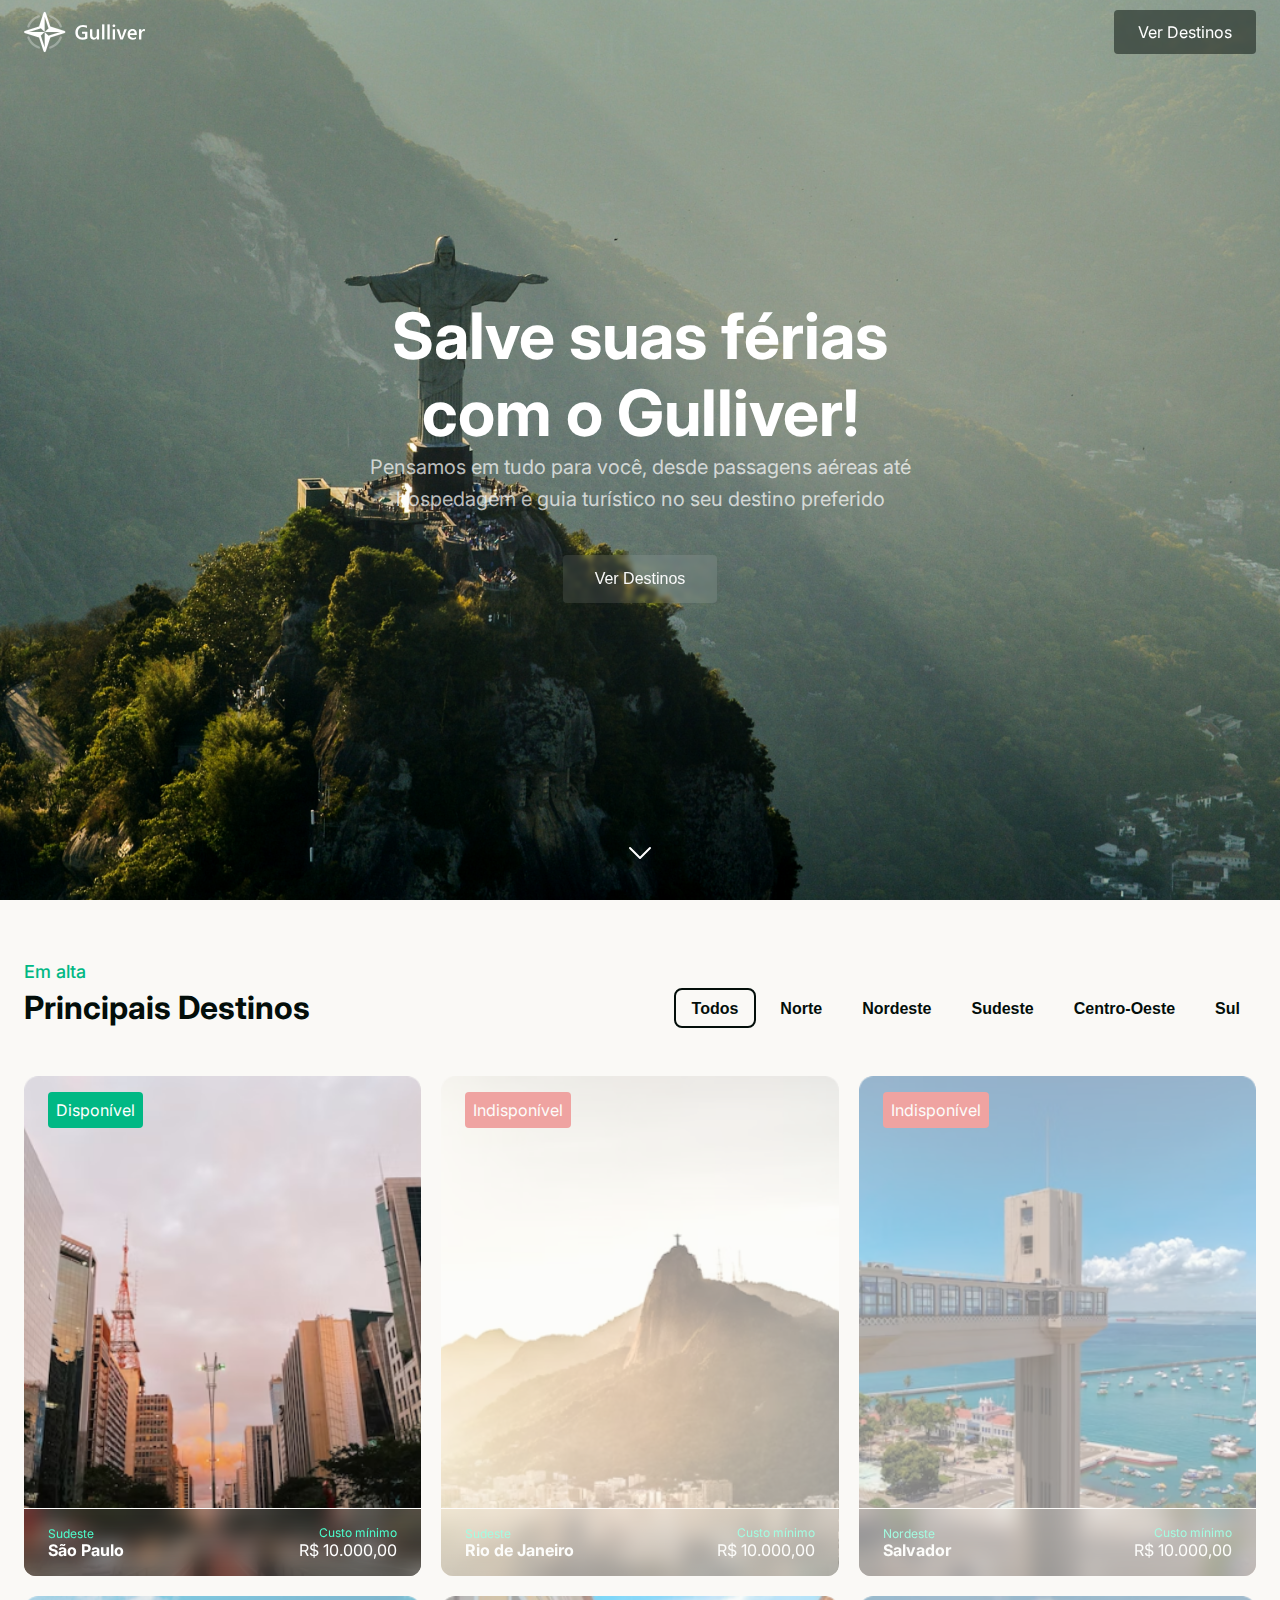
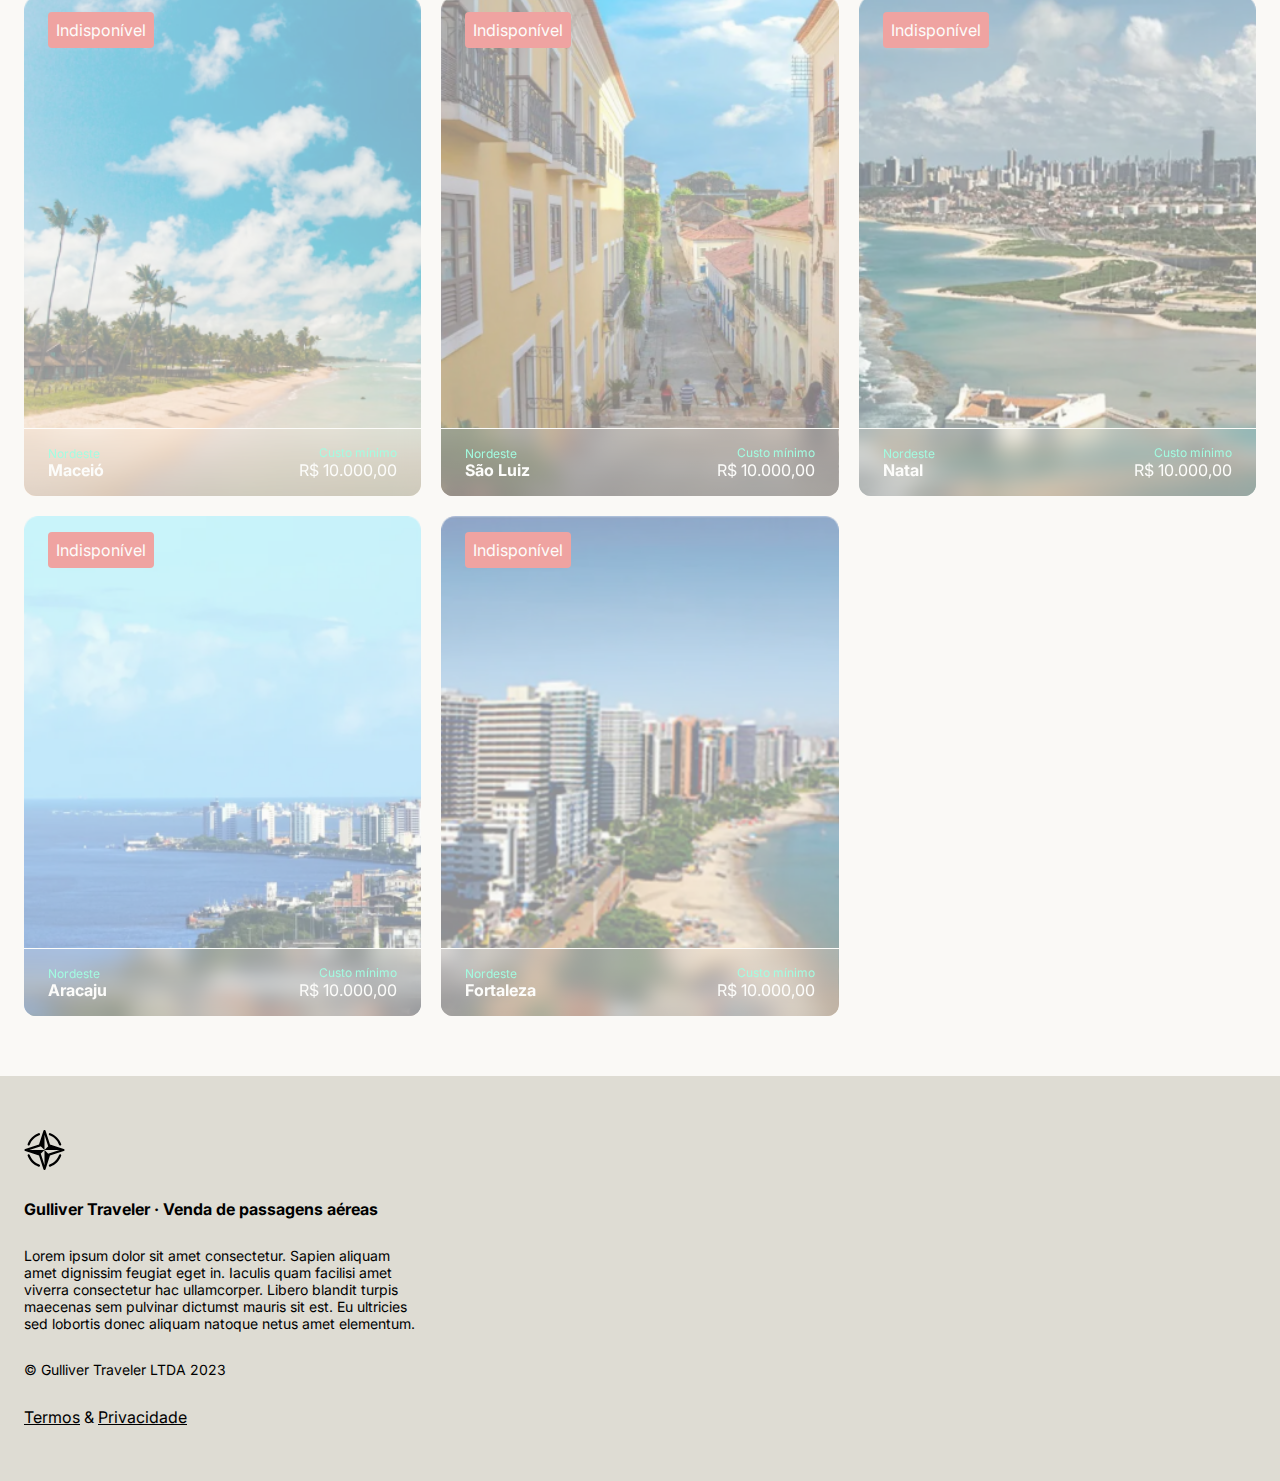
==== commit f1630105: "Commit de entrega: 23h35, segunda-feira 24/04/2023. Farei novos ajustes no layout mas esse é o commi" ====
--- a/semestre-1/fase-2/index.html
+++ b/semestre-1/fase-2/index.html
@@ -6,18 +6,59 @@
 
     <meta charset="UTF-8" />
     <meta http-equiv="X-UA-Compatible" content="IE=edge" />
-    <meta name="viewport" content="width=div, initial-scale=1.0" />
-    <title>Gulliver Traveller</title>
-
-    <link
-      href="https://fonts.googleapis.com/css2?family=Bebas+Neue&family=Inter:wght@100;200;300;400;500;600;700;800;900&display=swap"
-      rel="stylesheet"
-    />
-
+    <meta name="viewport" content="width=device-width, initial-scale=1.0" />
+    <title>Gulliver Traveler</title>
     <link rel="stylesheet" href="./styles/styles.css" />
     <link rel="stylesheet" href="./styles/hero.css" />
     <link rel="stylesheet" href="./styles/gridCards.css" />
     <link rel="stylesheet" href="./styles/footer.css" />
+
+    <link rel="shortcut icon" href="./assets/favicon.ico" type="image/x-icon" />
+    <meta
+      name="description"
+      content="Salve suas férias, viaje com o Gulliver"
+    />
+    <meta name="application-name" content="Gulliver Traveler" />
+    <link
+      rel="canonical"
+      href="https://gulivertraveler-fase2.alexshyjada.com/"
+    />
+    <meta content="Alexandre Shyjada, Thiago Alves de Melo, TIAGO ANDRADE DE JOAO, Priscila Maria Carballido Mendes, Lucas Vidal" name="creator" />
+    <meta
+      name="author"
+      content="Alexandre Shyjada, Thiago Alves de Melo, TIAGO ANDRADE DE JOAO, Priscila Maria Carballido Mendes, Lucas Vidal"
+    />
+
+    <!-- Meta tags Facebook -->
+    <meta name="og:type" content="website" />
+    <meta
+      name="og:url"
+      content="https://gulivertraveler-fase2.alexshyjada.com/"
+    />
+    <meta name="og:title" content="Gulliver Traveler" />
+    <meta
+      name="og:description"
+      content="Salve suas férias, viaje com o Gulliver"
+    />
+    <meta name="og:image" content="./assets/social.png" />
+
+    <!-- Meta tags Twitter -->
+    <meta property="twitter:card" content="summary_large_image" />
+    <meta
+      property="twitter:url"
+      content="https://gulivertraveler-fase2.alexshyjada.com/"
+    />
+    <meta property="twitter:title" content="Gulliver Traveler" />
+    <meta
+      name="twitter:description"
+      content="Salve suas férias, viaje com o Gulliver"
+    />
+    <meta name="twitter:image" content="./assets/social.png" />
+
+    <link
+      href="https://fonts.googleapis.com/css2?family=Bebas+Neue&family=Inter:wght@100;200;300;400;500;600;700;800;900&display=swap"
+      rel="stylesheet"
+    />
   </head>
 
   <body>
--- a/semestre-1/fase-2/styles/gridCards.css
+++ b/semestre-1/fase-2/styles/gridCards.css
@@ -65,6 +65,25 @@
   border: 2px solid #030E0A;
 }
 
+@media (max-width: 1000px) {
+  .cardsContainerheader {
+    width: 100%;
+    align-items: flex-start;
+    gap: 20px;
+    flex-direction: column;
+  }
+}
+
+@media (max-width: 620px) {
+  .filters {
+    display: none;
+    visibility: hidden;
+    width: 0;
+    height: 0;
+    opacity: 0;
+  }
+}
+
 
 /*====== MainDestinationsList =====*/
 
@@ -83,6 +102,34 @@
   display: flex;
   flex-direction: column;
   justify-content: space-between;
+  cursor: pointer;
+  background-repeat: no-repeat;
+  background-size: cover;
+
+}
+
+.card.indisponivel {
+  opacity: 0.5;
+  cursor: not-allowed;
+}
+
+.localeHeader {
+  display: flex;
+  padding: 16px 24px;
+}
+
+.tag {
+  padding: 8px;
+  gap: 10px;
+  border-radius: 4px;
+}
+
+.green {
+  background: #00B884;
+}
+
+.red {
+  background: #E54C4C;
 }
 
 .informationContainer {
@@ -121,5 +168,22 @@
   font-size: 16px;
   line-height: 19px;
   color: #FFFFFF;
+}
 
+@media (max-width: 1280px) {
+  .cardsList {
+    grid-template-columns: repeat(3, 1fr);
+  }
+}
+
+@media (max-width: 920px) {
+  .cardsList {
+    grid-template-columns: repeat(2, 1fr);
+  }
+}
+
+@media (max-width: 620px) {
+  .cardsList {
+    grid-template-columns: 1fr;
+  }
 }--- a/semestre-1/fase-2/styles/footer.css
+++ b/semestre-1/fase-2/styles/footer.css
@@ -10,7 +10,8 @@
 }
 
 .footer-content {
-  width: 50%;
+  width: 100%;
+  max-width: 400px;
   height: 45vh;
   padding: 40px 0px;
   display: flex;
